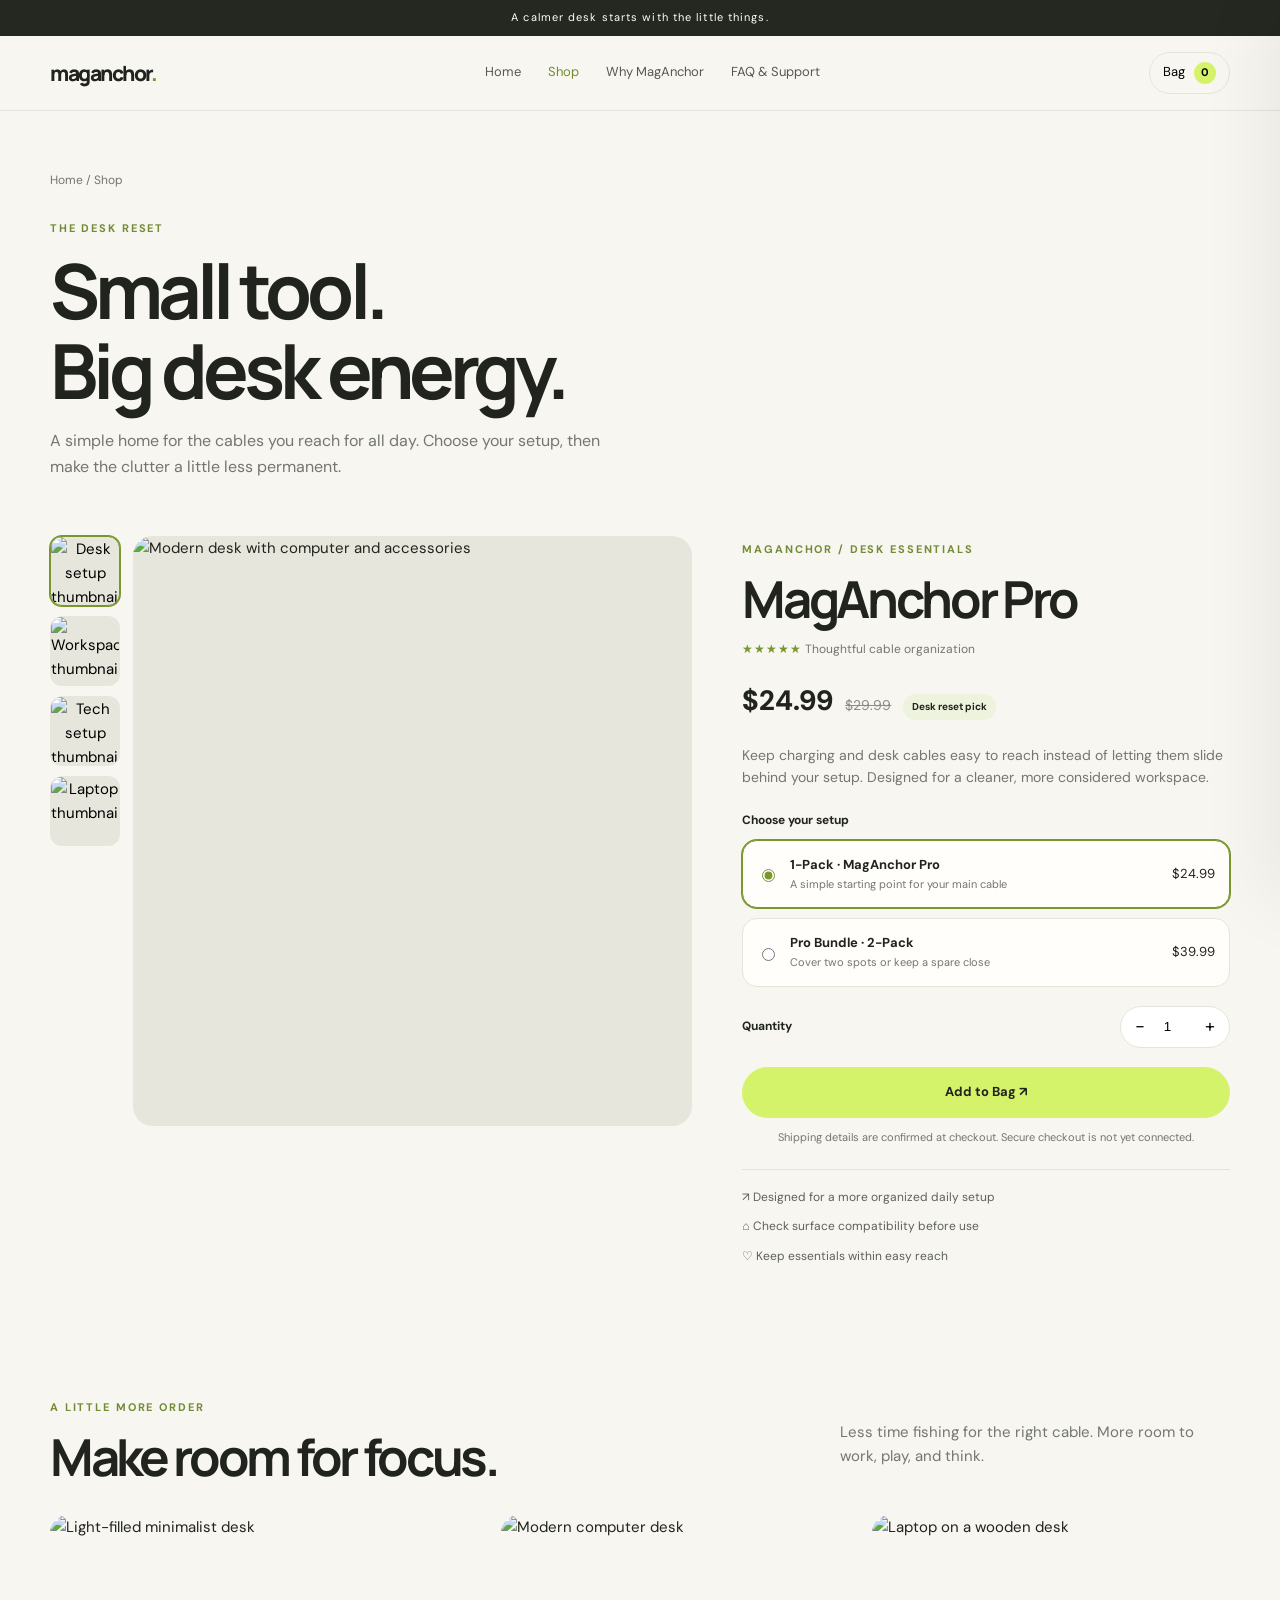
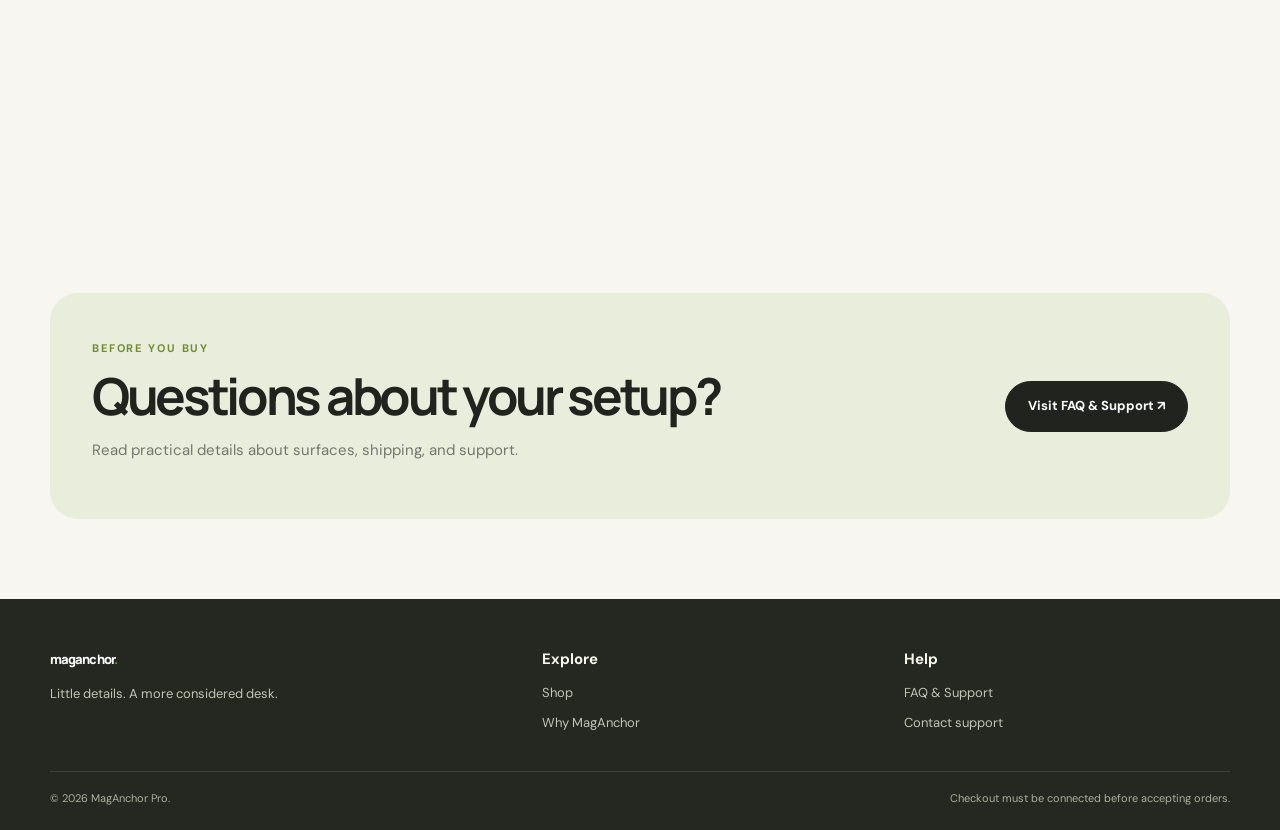
==== shop.html @ eb05cb25 "Add dedicated shop.html page" ====
<!doctype html><html lang="en"><head><meta charset="utf-8"><meta name="viewport" content="width=device-width,initial-scale=1"><meta name="description" content="Shop MagAnchor Pro cable organization bundles."><title>Shop MagAnchor Pro — Desk Cable Control</title><link rel="stylesheet" href="styles.css"><script src="app.js" defer></script></head><body><div class="announcement">A calmer desk starts with the little things.</div><header class="header"><div class="wrap nav"><a class="brand" href="index.html">maganchor<span>.</span></a><button class="menu-toggle" id="menuToggle" aria-label="Open menu" aria-expanded="false">☰</button><nav class="navlinks" id="navLinks"><a href="index.html">Home</a><a href="shop.html" aria-current="page">Shop</a><a href="why.html">Why MagAnchor</a><a href="faq.html">FAQ & Support</a></nav><button class="bag-button" data-open-cart>Bag <span class="count" data-cart-count>0</span></button></div></header><main><section class="page-hero"><div class="wrap"><div class="breadcrumbs"><a href="index.html">Home</a> / Shop</div><span class="eyebrow">THE DESK RESET</span><h1 class="h1" style="margin-top:12px">Small tool.<br>Big desk energy.</h1><p class="lead">A simple home for the cables you reach for all day. Choose your setup, then make the clutter a little less permanent.</p></div></section><section class="wrap shop-layout"><div class="gallery"><div class="thumbs"><button class="thumb active" data-image="https://images.unsplash.com/photo-1498050108023-c5249f4df085?auto=format&fit=crop&w=1200&q=90" data-alt="Modern desk with computer and accessories"><img src="https://images.unsplash.com/photo-1498050108023-c5249f4df085?auto=format&fit=crop&w=160&q=80" alt="Desk setup thumbnail"></button><button class="thumb" data-image="https://images.unsplash.com/photo-1497366754035-f200968a6e72?auto=format&fit=crop&w=1200&q=90" data-alt="Bright minimalist workspace"><img src="https://images.unsplash.com/photo-1497366754035-f200968a6e72?auto=format&fit=crop&w=160&q=80" alt="Workspace thumbnail"></button><button class="thumb" data-image="https://images.unsplash.com/photo-1519389950473-47ba0277781c?auto=format&fit=crop&w=1200&q=90" data-alt="Technology workspace"><img src="https://images.unsplash.com/photo-1519389950473-47ba0277781c?auto=format&fit=crop&w=160&q=80" alt="Tech setup thumbnail"></button><button class="thumb" data-image="https://images.unsplash.com/photo-1496181133206-80ce9b88a853?auto=format&fit=crop&w=1200&q=90" data-alt="Laptop on a wooden desk"><img src="https://images.unsplash.com/photo-1496181133206-80ce9b88a853?auto=format&fit=crop&w=160&q=80" alt="Laptop thumbnail"></button></div><div class="main-image"><img id="mainProductImage" src="https://images.unsplash.com/photo-1498050108023-c5249f4df085?auto=format&fit=crop&w=1200&q=90" alt="Modern desk with computer and accessories"></div></div><div class="buybox"><span class="eyebrow">MAGANCHOR / DESK ESSENTIALS</span><h1 class="h2" style="margin-top:12px">MagAnchor Pro</h1><div class="rating"><span>★★★★★</span> Thoughtful cable organization</div><div class="price-line"><span class="price" id="selectedPrice">$24.99</span><span class="compare" id="comparePrice">$29.99</span><span class="pill-note">Desk reset pick</span></div><p class="lead">Keep charging and desk cables easy to reach instead of letting them slide behind your setup. Designed for a cleaner, more considered workspace.</p><label class="field-label">Choose your setup</label><div class="variant-list"><label class="variant"><input type="radio" name="variant" value="anchor" checked><span class="variant-copy"><strong>1-Pack · MagAnchor Pro</strong><small>A simple starting point for your main cable</small></span><span class="variant-price">$24.99</span></label><label class="variant"><input type="radio" name="variant" value="bundle"><span class="variant-copy"><strong>Pro Bundle · 2-Pack</strong><small>Cover two spots or keep a spare close</small></span><span class="variant-price">$39.99</span></label></div><div class="qty-row"><label class="field-label" style="margin:0" for="productQty">Quantity</label><div class="qty"><button id="qtyMinus" aria-label="Decrease quantity">−</button><input id="productQty" aria-label="Quantity" type="number" value="1" min="1" max="20"><button id="qtyPlus" aria-label="Increase quantity">+</button></div></div><button class="btn full lime" data-add-to-cart>Add to Bag ↗</button><p class="shipping-note">Shipping details are confirmed at checkout. Secure checkout is not yet connected.</p><div class="buy-points"><div>↗ Designed for a more organized daily setup</div><div>⌂ Check surface compatibility before use</div><div>♡ Keep essentials within easy reach</div></div></div></section><section class="section tight"><div class="wrap"><div class="section-head"><div><span class="eyebrow">A LITTLE MORE ORDER</span><h2 class="h2" style="margin-top:12px">Make room for focus.</h2></div><p>Less time fishing for the right cable. More room to work, play, and think.</p></div><div class="image-strip"><img src="https://images.unsplash.com/photo-1497366754035-f200968a6e72?auto=format&fit=crop&w=900&q=85" alt="Light-filled minimalist desk" loading="lazy"><img src="https://images.unsplash.com/photo-1498050108023-c5249f4df085?auto=format&fit=crop&w=700&q=85" alt="Modern computer desk" loading="lazy"><img src="https://images.unsplash.com/photo-1496181133206-80ce9b88a853?auto=format&fit=crop&w=700&q=85" alt="Laptop on a wooden desk" loading="lazy"></div></div></section><section class="section"><div class="wrap cta-panel"><div><span class="eyebrow">BEFORE YOU BUY</span><h2 class="h2" style="margin-top:10px">Questions about your setup?</h2><p>Read practical details about surfaces, shipping, and support.</p></div><a class="btn" href="faq.html">Visit FAQ & Support ↗</a></div></section></main><footer class="footer"><div class="wrap"><div class="footer-grid"><div><a class="brand" href="index.html" style="color:white">maganchor<span>.</span></a><p>Little details. A more considered desk.</p></div><div><strong>Explore</strong><div class="footer-links"><a href="shop.html">Shop</a><a href="why.html">Why MagAnchor</a></div></div><div><strong>Help</strong><div class="footer-links"><a href="faq.html">FAQ & Support</a><a href="mailto:REPLACE-WITH-REAL-SUPPORT-EMAIL">Contact support</a></div></div></div><div class="footer-bottom"><span>© 2026 MagAnchor Pro.</span><span>Checkout must be connected before accepting orders.</span></div></div></footer><div class="drawer-backdrop" id="cartBackdrop"></div><aside class="cart-drawer" id="cartDrawer" aria-label="Shopping bag" aria-hidden="true"><div class="drawer-head"><h2>Your bag (<span data-cart-count>0</span>)</h2><button class="icon-button" data-close-cart aria-label="Close bag">×</button></div><div class="drawer-items" id="cartItems"></div><div class="drawer-foot"><div class="subtotal"><span>Subtotal</span><span id="cartSubtotal">$0.00</span></div><p>Shipping and taxes calculated at checkout.</p><button class="btn full" id="checkoutButton">Proceed to Secure Checkout ↗</button><div class="checkout-message" id="checkoutMessage" hidden></div></div></aside></body></html>
---- styles.css ----
@import url('https://fonts.googleapis.com/css2?family=DM+Sans:wght@400;500;600;700&family=Manrope:wght@400;600;700;800&display=swap');
:root{--paper:#f7f6f0;--white:#fffefa;--ink:#20231e;--muted:#73776d;--lime:#d5f36a;--line:#e4e4db;--dark:#242820;--r:22px}*{box-sizing:border-box}html{scroll-behavior:smooth;scroll-padding-top:90px}body{margin:0;background:var(--paper);color:var(--ink);font:15px/1.6 'DM Sans',sans-serif}body.locked{overflow:hidden}a{color:inherit;text-decoration:none}button{font:inherit;cursor:pointer}img{display:block;width:100%;object-fit:cover}.wrap{width:min(1180px,calc(100% - 40px));margin:auto}.announcement{background:var(--dark);color:white;text-align:center;font-size:11px;letter-spacing:.1em;padding:9px}.header{position:sticky;top:0;z-index:30;background:#f7f6f0ed;backdrop-filter:blur(15px);border-bottom:1px solid var(--line)}.nav{height:74px;display:flex;align-items:center;justify-content:space-between;gap:20px}.brand{font:800 21px Manrope,sans-serif;letter-spacing:-.07em}.brand span{color:#78982d}.navlinks{display:flex;gap:27px;font-size:13px;color:#55594f}.navlinks a:hover,.navlinks a[aria-current=page]{color:#718d2d}.navright{display:flex;gap:12px;align-items:center}.bag-button{border:1px solid var(--line);background:transparent;border-radius:99px;padding:9px 13px;font-size:13px}.count{display:inline-grid;place-items:center;width:22px;height:22px;background:var(--lime);border-radius:50%;font-size:11px;font-weight:700;margin-left:6px}.menu-toggle{display:none;background:none;border:0;font-size:22px}.h1,.h2,.h3{font-family:Manrope,sans-serif;letter-spacing:-.065em;line-height:1.05;margin:0}.h1{font-size:clamp(44px,6vw,76px)}.h2{font-size:clamp(32px,4vw,51px)}.h3{font-size:22px}.eyebrow{font-size:11px;text-transform:uppercase;letter-spacing:.17em;font-weight:700;color:#738b36}.lead{font-size:16px;color:var(--muted);max-width:560px}.btn{display:inline-flex;justify-content:center;align-items:center;gap:10px;border:1px solid var(--ink);background:var(--ink);color:white;border-radius:99px;padding:14px 22px;font-size:13px;font-weight:700;transition:transform .22s,box-shadow .22s,background .22s}.btn:hover{transform:translateY(-3px);box-shadow:0 10px 24px #20231e20;background:#454b3e}.btn.lime{background:var(--lime);color:var(--ink);border-color:var(--lime)}.btn.light{background:var(--white);color:var(--ink);border-color:var(--line)}.btn.full{width:100%}.text-link{font-size:13px;font-weight:700;border-bottom:1px solid #a4ad91;padding-bottom:3px}.hero{padding:68px 0 78px}.hero-grid,.split{display:grid;grid-template-columns:1fr 1fr;gap:55px;align-items:center}.hero-copy .h1{margin:17px 0}.hero-copy .lead{margin:20px 0 25px}.actions{display:flex;gap:20px;align-items:center;flex-wrap:wrap}.hero-photo{height:520px;overflow:hidden;border-radius:180px 180px 24px 24px;position:relative;background:#e5e3d9}.hero-photo img{height:100%;transition:transform .8s}.hero-photo:hover img,.split-photo:hover img,.product-card:hover img{transform:scale(1.045)}.photo-tag{position:absolute;bottom:18px;left:18px;background:#fffefaed;padding:12px 16px;border-radius:14px;font-size:12px}.photo-tag strong{display:block;font-size:14px}.ticker{background:var(--lime);padding:16px 0}.ticker-row{display:flex;justify-content:space-around;gap:15px;flex-wrap:wrap;font-size:11px;font-weight:700;letter-spacing:.12em;text-transform:uppercase}.wave{display:block;width:100%;height:60px;fill:var(--paper);margin-top:-1px}.wave.dark{fill:var(--dark)}.section{padding:80px 0}.section.tight{padding:48px 0}.section-head{display:flex;align-items:end;justify-content:space-between;gap:25px;margin-bottom:32px}.section-head p{max-width:390px;color:var(--muted)}.feature-grid,.product-cards{display:grid;grid-template-columns:repeat(3,1fr);gap:18px}.feature-card{background:var(--white);border:1px solid var(--line);border-radius:var(--r);padding:25px;transition:transform .25s,box-shadow .25s}.feature-card:hover{transform:translateY(-5px);box-shadow:0 18px 50px #20231e12}.feature-icon{display:grid;place-items:center;width:42px;height:42px;background:#edf3dc;border-radius:14px;font-size:20px;margin-bottom:22px}.feature-card p,.product-card p{font-size:13px;color:var(--muted)}.split-photo{height:440px;border-radius:24px;overflow:hidden}.split-photo img{height:100%;transition:transform .7s}.quote-band{background:var(--dark);color:white;padding:72px 0}.quote-band p{color:#bfc5b6}.cta-panel{background:#e8eddc;border-radius:28px;padding:42px;display:flex;align-items:center;justify-content:space-between;gap:25px}.cta-panel p{color:var(--muted);max-width:520px}.page-hero{padding:60px 0 40px}.breadcrumbs{font-size:12px;color:var(--muted);margin-bottom:25px}.page-hero .lead{margin-top:18px}.shop-layout{display:grid;grid-template-columns:1.08fr .82fr;gap:50px;align-items:start;padding-bottom:80px}.gallery{position:sticky;top:105px;display:grid;grid-template-columns:70px 1fr;gap:13px}.thumbs{display:grid;gap:10px;align-content:start}.thumb{height:70px;border:1px solid transparent;border-radius:12px;overflow:hidden;padding:0;background:#e7e6dc}.thumb.active{border-color:#78982d;box-shadow:0 0 0 1px #78982d}.thumb img{height:100%}.main-image{height:590px;border-radius:20px;overflow:hidden;background:#e7e6dc}.main-image img{height:100%;transition:transform .5s}.main-image:hover img{transform:scale(1.04)}.buybox{position:sticky;top:108px}.rating{font-size:12px;color:var(--muted);margin:15px 0}.rating span{color:#78982d;letter-spacing:.08em}.price-line{display:flex;align-items:baseline;gap:12px;margin:20px 0}.price{font-size:28px;font-weight:800}.compare{font-size:14px;color:#8b8d84;text-decoration:line-through}.pill-note{background:#edf3dc;border-radius:99px;padding:5px 9px;font-size:10px;font-weight:700}.buybox .lead{font-size:14px;margin:15px 0 22px}.field-label{display:block;font-size:12px;font-weight:700;margin:20px 0 10px}.variant-list{display:grid;gap:10px}.variant{display:flex;align-items:center;gap:12px;border:1px solid var(--line);background:var(--white);border-radius:15px;padding:14px;cursor:pointer}.variant:has(input:checked){border-color:#78982d;box-shadow:0 0 0 1px #78982d}.variant input{accent-color:#78982d}.variant-copy{flex:1}.variant-copy strong,.variant-copy small{display:block}.variant-copy strong,.variant-price{font-size:13px}.variant-copy small{font-size:11px;color:var(--muted)}.qty-row{display:flex;justify-content:space-between;align-items:center;margin:19px 0}.qty{display:flex;align-items:center;border:1px solid var(--line);border-radius:99px;background:white}.qty button{width:38px;height:40px;border:0;background:none;font-size:18px}.qty input{width:32px;border:0;background:none;text-align:center;outline:0}.shipping-note{text-align:center;font-size:11px;color:var(--muted)}.buy-points{border-top:1px solid var(--line);margin-top:23px;padding-top:18px;display:grid;gap:10px;font-size:12px;color:#5d6257}.product-card{background:var(--white);border:1px solid var(--line);border-radius:20px;overflow:hidden}.product-card img{height:220px;transition:transform .5s}.card-content{padding:18px}.card-content h3{font-size:16px;margin:0}.card-content p{margin:6px 0 14px}.card-price{display:flex;justify-content:space-between;align-items:center;font-size:13px;font-weight:700}.image-strip{display:grid;grid-template-columns:1.1fr .9fr .9fr;gap:14px}.image-strip img{height:250px;border-radius:18px}.faq-list{max-width:820px;margin:auto;border-top:1px solid var(--line)}.faq-item{border-bottom:1px solid var(--line)}.faq-item summary{list-style:none;cursor:pointer;padding:22px 0;font-weight:700;display:flex;justify-content:space-between;gap:20px}.faq-item summary::-webkit-details-marker{display:none}.faq-item summary:after{content:'+';font-size:22px;font-weight:400}.faq-item[open] summary:after{content:'−'}.faq-item p{color:var(--muted);font-size:14px;max-width:700px;margin:0 0 22px}.checklist{list-style:none;padding:0;display:grid;gap:13px;margin:24px 0}.checklist li{display:flex;gap:12px;font-size:14px}.checklist li:before{content:'✓';display:grid;place-items:center;flex:none;width:23px;height:23px;background:var(--lime);border-radius:50%;font-weight:800}.footer{background:var(--dark);color:#f7f7ef;padding:48px 0 22px}.footer-grid{display:grid;grid-template-columns:1.4fr 1fr 1fr;gap:35px;padding-bottom:38px}.footer p,.footer a{color:#bfc5b6;font-size:13px}.footer-links{display:grid;gap:9px;margin-top:12px}.footer-bottom{border-top:1px solid #ffffff20;padding-top:18px;color:#aab0a1;font-size:11px;display:flex;justify-content:space-between;gap:15px}.drawer-backdrop{position:fixed;inset:0;background:#15181180;z-index:60;opacity:0;visibility:hidden;transition:.25s}.drawer-backdrop.open{opacity:1;visibility:visible}.cart-drawer{position:fixed;z-index:61;right:0;top:0;height:100dvh;width:min(450px,100%);background:var(--white);transform:translateX(102%);transition:transform .32s;display:flex;flex-direction:column;box-shadow:-20px 0 70px #0001}.cart-drawer.open{transform:translateX(0)}.drawer-head{padding:20px 23px;border-bottom:1px solid var(--line);display:flex;justify-content:space-between;align-items:center}.drawer-head h2{font:700 23px Manrope,sans-serif;margin:0}.icon-button{width:38px;height:38px;border:1px solid var(--line);border-radius:50%;background:none;font-size:20px}.drawer-items{padding:18px 23px;overflow:auto;flex:1}.empty-cart{text-align:center;padding:55px 10px;color:var(--muted)}.cart-item{display:grid;grid-template-columns:80px 1fr auto;gap:12px;padding:14px 0;border-bottom:1px solid var(--line)}.cart-item img{height:86px;border-radius:12px}.cart-item h3{font-size:13px;margin:0 0 4px}.cart-item p{font-size:11px;color:var(--muted);margin:0 0 7px}.mini-qty{display:flex;gap:10px;align-items:center;font-size:12px}.mini-qty button,.remove-item{border:0;background:none;padding:0 3px}.remove-item{font-size:11px;text-decoration:underline;color:var(--muted);margin-top:6px}.cart-item-price{font-size:12px;font-weight:700}.drawer-foot{border-top:1px solid var(--line);padding:20px 23px}.subtotal{display:flex;justify-content:space-between;font-weight:800}.drawer-foot p,.checkout-message{font-size:11px;color:var(--muted)}.checkout-message{color:#8b4b2f}.fade-in{opacity:0;transform:translateY(18px);transition:opacity .65s,transform .65s}.fade-in.visible{opacity:1;transform:translateY(0)}@media(prefers-reduced-motion:reduce){*,*::before,*::after{scroll-behavior:auto!important;transition:none!important}}@media(max-width:850px){.hero-grid,.split{gap:30px}.hero-photo{height:440px}.shop-layout{gap:28px}.main-image{height:470px}.gallery{grid-template-columns:58px 1fr}.thumb{height:58px}.footer-grid{grid-template-columns:1fr 1fr}.footer-grid>div:first-child{grid-column:1/-1}}@media(max-width:650px){.wrap{width:calc(100% - 30px)}.nav{height:66px}.menu-toggle{display:block}.navlinks{display:none;position:absolute;top:66px;left:0;right:0;background:var(--paper);padding:12px 22px 20px;border-bottom:1px solid var(--line);flex-direction:column;gap:0}.navlinks.open{display:flex}.navlinks a{padding:11px 0}.brand{font-size:18px}.hero{padding:42px 0 52px}.hero-grid,.split{grid-template-columns:1fr;gap:28px}.hero-photo{height:380px;border-radius:130px 130px 20px 20px}.section{padding:58px 0}.section-head{display:block}.section-head p{margin-top:14px}.feature-grid,.product-cards{grid-template-columns:1fr}.cta-panel{display:block;padding:28px}.cta-panel .btn{margin-top:12px}.footer-grid{grid-template-columns:1fr 1fr;gap:20px}.footer-bottom{flex-direction:column}.page-hero{padding:38px 0 25px}.shop-layout{display:flex;flex-direction:column;gap:25px;padding-bottom:55px}.gallery{position:static;display:flex;flex-direction:column-reverse;width:100%;gap:9px}.thumbs{display:flex;gap:8px}.thumb{width:60px;height:60px;flex:none}.main-image{height:min(105vw,450px);width:100%}.buybox{position:static;width:100%}.image-strip{grid-template-columns:1fr 1fr}.image-strip img{height:165px}.image-strip img:first-child{grid-column:1/-1;height:215px}.wave{height:38px}.quote-band{padding:50px 0}}
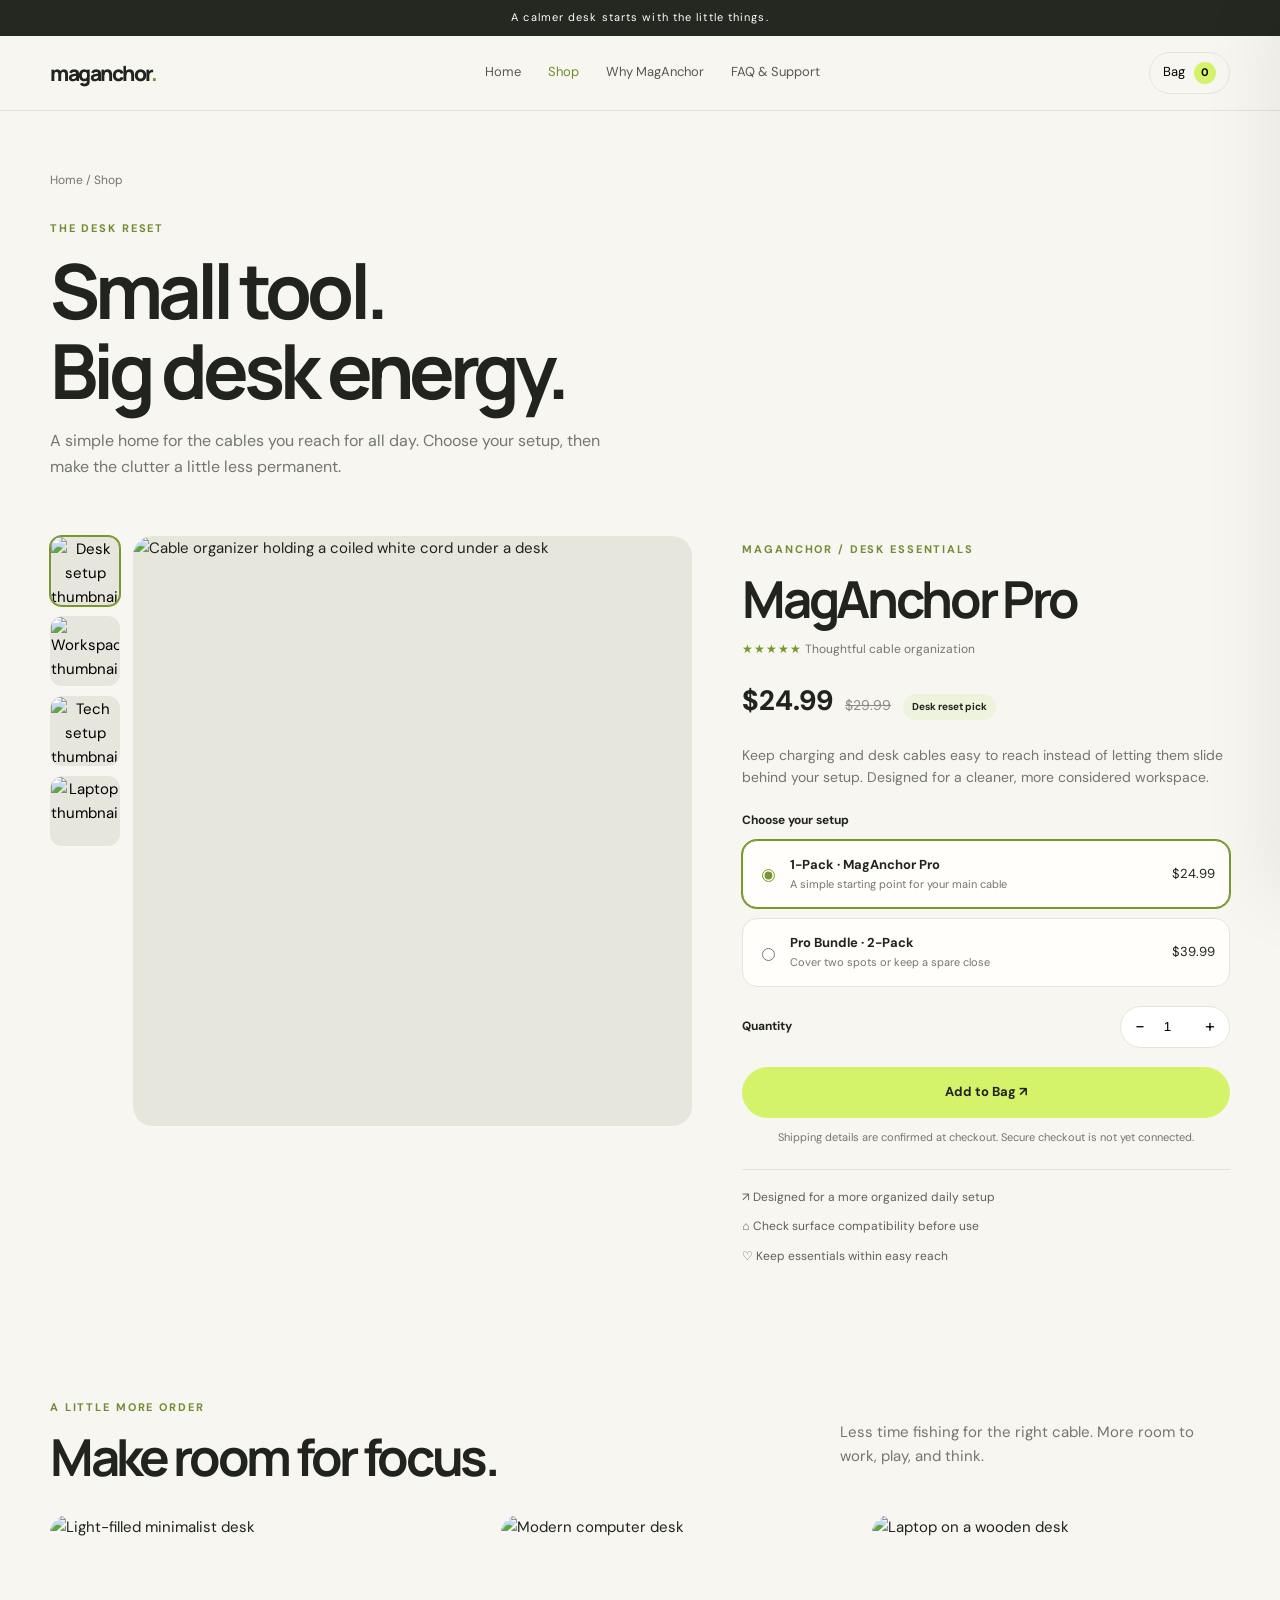
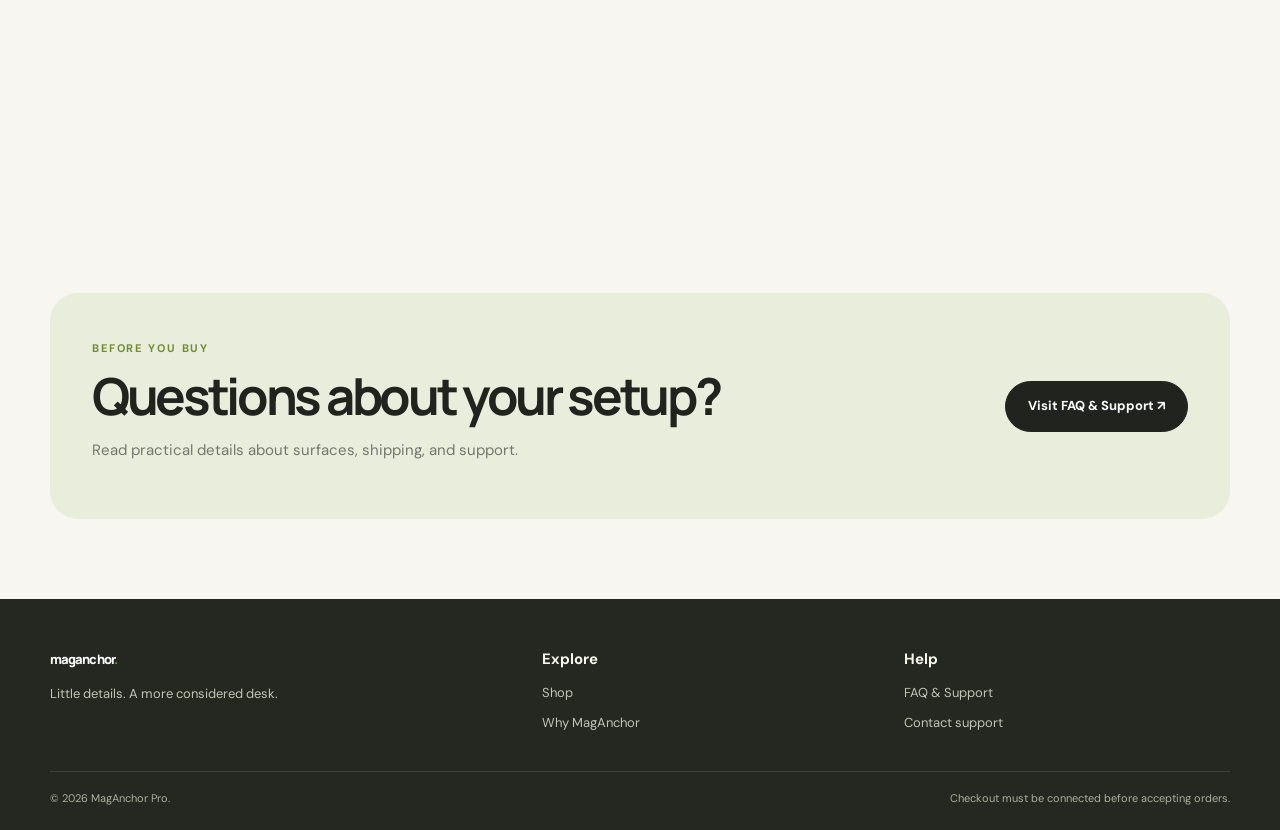
==== commit ab63bd65: "Use real cable-management photography in product gallery" ====
--- a/shop.html
+++ b/shop.html
@@ -1 +1 @@
-<!doctype html><html lang="en"><head><meta charset="utf-8"><meta name="viewport" content="width=device-width,initial-scale=1"><meta name="description" content="Shop MagAnchor Pro cable organization bundles."><title>Shop MagAnchor Pro — Desk Cable Control</title><link rel="stylesheet" href="styles.css"><script src="app.js" defer></script></head><body><div class="announcement">A calmer desk starts with the little things.</div><header class="header"><div class="wrap nav"><a class="brand" href="index.html">maganchor<span>.</span></a><button class="menu-toggle" id="menuToggle" aria-label="Open menu" aria-expanded="false">☰</button><nav class="navlinks" id="navLinks"><a href="index.html">Home</a><a href="shop.html" aria-current="page">Shop</a><a href="why.html">Why MagAnchor</a><a href="faq.html">FAQ & Support</a></nav><button class="bag-button" data-open-cart>Bag <span class="count" data-cart-count>0</span></button></div></header><main><section class="page-hero"><div class="wrap"><div class="breadcrumbs"><a href="index.html">Home</a> / Shop</div><span class="eyebrow">THE DESK RESET</span><h1 class="h1" style="margin-top:12px">Small tool.<br>Big desk energy.</h1><p class="lead">A simple home for the cables you reach for all day. Choose your setup, then make the clutter a little less permanent.</p></div></section><section class="wrap shop-layout"><div class="gallery"><div class="thumbs"><button class="thumb active" data-image="https://images.unsplash.com/photo-1498050108023-c5249f4df085?auto=format&fit=crop&w=1200&q=90" data-alt="Modern desk with computer and accessories"><img src="https://images.unsplash.com/photo-1498050108023-c5249f4df085?auto=format&fit=crop&w=160&q=80" alt="Desk setup thumbnail"></button><button class="thumb" data-image="https://images.unsplash.com/photo-1497366754035-f200968a6e72?auto=format&fit=crop&w=1200&q=90" data-alt="Bright minimalist workspace"><img src="https://images.unsplash.com/photo-1497366754035-f200968a6e72?auto=format&fit=crop&w=160&q=80" alt="Workspace thumbnail"></button><button class="thumb" data-image="https://images.unsplash.com/photo-1519389950473-47ba0277781c?auto=format&fit=crop&w=1200&q=90" data-alt="Technology workspace"><img src="https://images.unsplash.com/photo-1519389950473-47ba0277781c?auto=format&fit=crop&w=160&q=80" alt="Tech setup thumbnail"></button><button class="thumb" data-image="https://images.unsplash.com/photo-1496181133206-80ce9b88a853?auto=format&fit=crop&w=1200&q=90" data-alt="Laptop on a wooden desk"><img src="https://images.unsplash.com/photo-1496181133206-80ce9b88a853?auto=format&fit=crop&w=160&q=80" alt="Laptop thumbnail"></button></div><div class="main-image"><img id="mainProductImage" src="https://images.unsplash.com/photo-1498050108023-c5249f4df085?auto=format&fit=crop&w=1200&q=90" alt="Modern desk with computer and accessories"></div></div><div class="buybox"><span class="eyebrow">MAGANCHOR / DESK ESSENTIALS</span><h1 class="h2" style="margin-top:12px">MagAnchor Pro</h1><div class="rating"><span>★★★★★</span> Thoughtful cable organization</div><div class="price-line"><span class="price" id="selectedPrice">$24.99</span><span class="compare" id="comparePrice">$29.99</span><span class="pill-note">Desk reset pick</span></div><p class="lead">Keep charging and desk cables easy to reach instead of letting them slide behind your setup. Designed for a cleaner, more considered workspace.</p><label class="field-label">Choose your setup</label><div class="variant-list"><label class="variant"><input type="radio" name="variant" value="anchor" checked><span class="variant-copy"><strong>1-Pack · MagAnchor Pro</strong><small>A simple starting point for your main cable</small></span><span class="variant-price">$24.99</span></label><label class="variant"><input type="radio" name="variant" value="bundle"><span class="variant-copy"><strong>Pro Bundle · 2-Pack</strong><small>Cover two spots or keep a spare close</small></span><span class="variant-price">$39.99</span></label></div><div class="qty-row"><label class="field-label" style="margin:0" for="productQty">Quantity</label><div class="qty"><button id="qtyMinus" aria-label="Decrease quantity">−</button><input id="productQty" aria-label="Quantity" type="number" value="1" min="1" max="20"><button id="qtyPlus" aria-label="Increase quantity">+</button></div></div><button class="btn full lime" data-add-to-cart>Add to Bag ↗</button><p class="shipping-note">Shipping details are confirmed at checkout. Secure checkout is not yet connected.</p><div class="buy-points"><div>↗ Designed for a more organized daily setup</div><div>⌂ Check surface compatibility before use</div><div>♡ Keep essentials within easy reach</div></div></div></section><section class="section tight"><div class="wrap"><div class="section-head"><div><span class="eyebrow">A LITTLE MORE ORDER</span><h2 class="h2" style="margin-top:12px">Make room for focus.</h2></div><p>Less time fishing for the right cable. More room to work, play, and think.</p></div><div class="image-strip"><img src="https://images.unsplash.com/photo-1497366754035-f200968a6e72?auto=format&fit=crop&w=900&q=85" alt="Light-filled minimalist desk" loading="lazy"><img src="https://images.unsplash.com/photo-1498050108023-c5249f4df085?auto=format&fit=crop&w=700&q=85" alt="Modern computer desk" loading="lazy"><img src="https://images.unsplash.com/photo-1496181133206-80ce9b88a853?auto=format&fit=crop&w=700&q=85" alt="Laptop on a wooden desk" loading="lazy"></div></div></section><section class="section"><div class="wrap cta-panel"><div><span class="eyebrow">BEFORE YOU BUY</span><h2 class="h2" style="margin-top:10px">Questions about your setup?</h2><p>Read practical details about surfaces, shipping, and support.</p></div><a class="btn" href="faq.html">Visit FAQ & Support ↗</a></div></section></main><footer class="footer"><div class="wrap"><div class="footer-grid"><div><a class="brand" href="index.html" style="color:white">maganchor<span>.</span></a><p>Little details. A more considered desk.</p></div><div><strong>Explore</strong><div class="footer-links"><a href="shop.html">Shop</a><a href="why.html">Why MagAnchor</a></div></div><div><strong>Help</strong><div class="footer-links"><a href="faq.html">FAQ & Support</a><a href="mailto:REPLACE-WITH-REAL-SUPPORT-EMAIL">Contact support</a></div></div></div><div class="footer-bottom"><span>© 2026 MagAnchor Pro.</span><span>Checkout must be connected before accepting orders.</span></div></div></footer><div class="drawer-backdrop" id="cartBackdrop"></div><aside class="cart-drawer" id="cartDrawer" aria-label="Shopping bag" aria-hidden="true"><div class="drawer-head"><h2>Your bag (<span data-cart-count>0</span>)</h2><button class="icon-button" data-close-cart aria-label="Close bag">×</button></div><div class="drawer-items" id="cartItems"></div><div class="drawer-foot"><div class="subtotal"><span>Subtotal</span><span id="cartSubtotal">$0.00</span></div><p>Shipping and taxes calculated at checkout.</p><button class="btn full" id="checkoutButton">Proceed to Secure Checkout ↗</button><div class="checkout-message" id="checkoutMessage" hidden></div></div></aside></body></html>+<!doctype html><html lang="en"><head><meta charset="utf-8"><meta name="viewport" content="width=device-width,initial-scale=1"><meta name="description" content="Shop MagAnchor Pro cable organization bundles."><title>Shop MagAnchor Pro — Desk Cable Control</title><link rel="stylesheet" href="styles.css"><script src="app.js" defer></script></head><body><div class="announcement">A calmer desk starts with the little things.</div><header class="header"><div class="wrap nav"><a class="brand" href="index.html">maganchor<span>.</span></a><button class="menu-toggle" id="menuToggle" aria-label="Open menu" aria-expanded="false">☰</button><nav class="navlinks" id="navLinks"><a href="index.html">Home</a><a href="shop.html" aria-current="page">Shop</a><a href="why.html">Why MagAnchor</a><a href="faq.html">FAQ & Support</a></nav><button class="bag-button" data-open-cart>Bag <span class="count" data-cart-count>0</span></button></div></header><main><section class="page-hero"><div class="wrap"><div class="breadcrumbs"><a href="index.html">Home</a> / Shop</div><span class="eyebrow">THE DESK RESET</span><h1 class="h1" style="margin-top:12px">Small tool.<br>Big desk energy.</h1><p class="lead">A simple home for the cables you reach for all day. Choose your setup, then make the clutter a little less permanent.</p></div></section><section class="wrap shop-layout"><div class="gallery"><div class="thumbs"><button class="thumb active" data-image="https://images.unsplash.com/photo-1760348213270-7cd00b8c3405?auto=format&fit=crop&w=1200&q=85" data-alt="Cable organizer holding a coiled white cord under a desk"><img src="https://images.unsplash.com/photo-1498050108023-c5249f4df085?auto=format&fit=crop&w=160&q=80" alt="Desk setup thumbnail"></button><button class="thumb" data-image="https://images.unsplash.com/photo-1497366754035-f200968a6e72?auto=format&fit=crop&w=1200&q=90" data-alt="Bright minimalist workspace"><img src="https://images.unsplash.com/photo-1497366754035-f200968a6e72?auto=format&fit=crop&w=160&q=80" alt="Workspace thumbnail"></button><button class="thumb" data-image="https://images.unsplash.com/photo-1519389950473-47ba0277781c?auto=format&fit=crop&w=1200&q=90" data-alt="Technology workspace"><img src="https://images.unsplash.com/photo-1519389950473-47ba0277781c?auto=format&fit=crop&w=160&q=80" alt="Tech setup thumbnail"></button><button class="thumb" data-image="https://images.unsplash.com/photo-1496181133206-80ce9b88a853?auto=format&fit=crop&w=1200&q=90" data-alt="Laptop on a wooden desk"><img src="https://images.unsplash.com/photo-1496181133206-80ce9b88a853?auto=format&fit=crop&w=160&q=80" alt="Laptop thumbnail"></button></div><div class="main-image"><img id="mainProductImage" src="https://images.unsplash.com/photo-1498050108023-c5249f4df085?auto=format&fit=crop&w=1200&q=90" alt="Cable organizer holding a coiled white cord under a desk"></div></div><div class="buybox"><span class="eyebrow">MAGANCHOR / DESK ESSENTIALS</span><h1 class="h2" style="margin-top:12px">MagAnchor Pro</h1><div class="rating"><span>★★★★★</span> Thoughtful cable organization</div><div class="price-line"><span class="price" id="selectedPrice">$24.99</span><span class="compare" id="comparePrice">$29.99</span><span class="pill-note">Desk reset pick</span></div><p class="lead">Keep charging and desk cables easy to reach instead of letting them slide behind your setup. Designed for a cleaner, more considered workspace.</p><label class="field-label">Choose your setup</label><div class="variant-list"><label class="variant"><input type="radio" name="variant" value="anchor" checked><span class="variant-copy"><strong>1-Pack · MagAnchor Pro</strong><small>A simple starting point for your main cable</small></span><span class="variant-price">$24.99</span></label><label class="variant"><input type="radio" name="variant" value="bundle"><span class="variant-copy"><strong>Pro Bundle · 2-Pack</strong><small>Cover two spots or keep a spare close</small></span><span class="variant-price">$39.99</span></label></div><div class="qty-row"><label class="field-label" style="margin:0" for="productQty">Quantity</label><div class="qty"><button id="qtyMinus" aria-label="Decrease quantity">−</button><input id="productQty" aria-label="Quantity" type="number" value="1" min="1" max="20"><button id="qtyPlus" aria-label="Increase quantity">+</button></div></div><button class="btn full lime" data-add-to-cart>Add to Bag ↗</button><p class="shipping-note">Shipping details are confirmed at checkout. Secure checkout is not yet connected.</p><div class="buy-points"><div>↗ Designed for a more organized daily setup</div><div>⌂ Check surface compatibility before use</div><div>♡ Keep essentials within easy reach</div></div></div></section><section class="section tight"><div class="wrap"><div class="section-head"><div><span class="eyebrow">A LITTLE MORE ORDER</span><h2 class="h2" style="margin-top:12px">Make room for focus.</h2></div><p>Less time fishing for the right cable. More room to work, play, and think.</p></div><div class="image-strip"><img src="https://images.unsplash.com/photo-1497366754035-f200968a6e72?auto=format&fit=crop&w=900&q=85" alt="Light-filled minimalist desk" loading="lazy"><img src="https://images.unsplash.com/photo-1498050108023-c5249f4df085?auto=format&fit=crop&w=700&q=85" alt="Modern computer desk" loading="lazy"><img src="https://images.unsplash.com/photo-1496181133206-80ce9b88a853?auto=format&fit=crop&w=700&q=85" alt="Laptop on a wooden desk" loading="lazy"></div></div></section><section class="section"><div class="wrap cta-panel"><div><span class="eyebrow">BEFORE YOU BUY</span><h2 class="h2" style="margin-top:10px">Questions about your setup?</h2><p>Read practical details about surfaces, shipping, and support.</p></div><a class="btn" href="faq.html">Visit FAQ & Support ↗</a></div></section></main><footer class="footer"><div class="wrap"><div class="footer-grid"><div><a class="brand" href="index.html" style="color:white">maganchor<span>.</span></a><p>Little details. A more considered desk.</p></div><div><strong>Explore</strong><div class="footer-links"><a href="shop.html">Shop</a><a href="why.html">Why MagAnchor</a></div></div><div><strong>Help</strong><div class="footer-links"><a href="faq.html">FAQ & Support</a><a href="mailto:REPLACE-WITH-REAL-SUPPORT-EMAIL">Contact support</a></div></div></div><div class="footer-bottom"><span>© 2026 MagAnchor Pro.</span><span>Checkout must be connected before accepting orders.</span></div></div></footer><div class="drawer-backdrop" id="cartBackdrop"></div><aside class="cart-drawer" id="cartDrawer" aria-label="Shopping bag" aria-hidden="true"><div class="drawer-head"><h2>Your bag (<span data-cart-count>0</span>)</h2><button class="icon-button" data-close-cart aria-label="Close bag">×</button></div><div class="drawer-items" id="cartItems"></div><div class="drawer-foot"><div class="subtotal"><span>Subtotal</span><span id="cartSubtotal">$0.00</span></div><p>Shipping and taxes calculated at checkout.</p><button class="btn full" id="checkoutButton">Proceed to Secure Checkout ↗</button><div class="checkout-message" id="checkoutMessage" hidden></div></div></aside></body></html>
